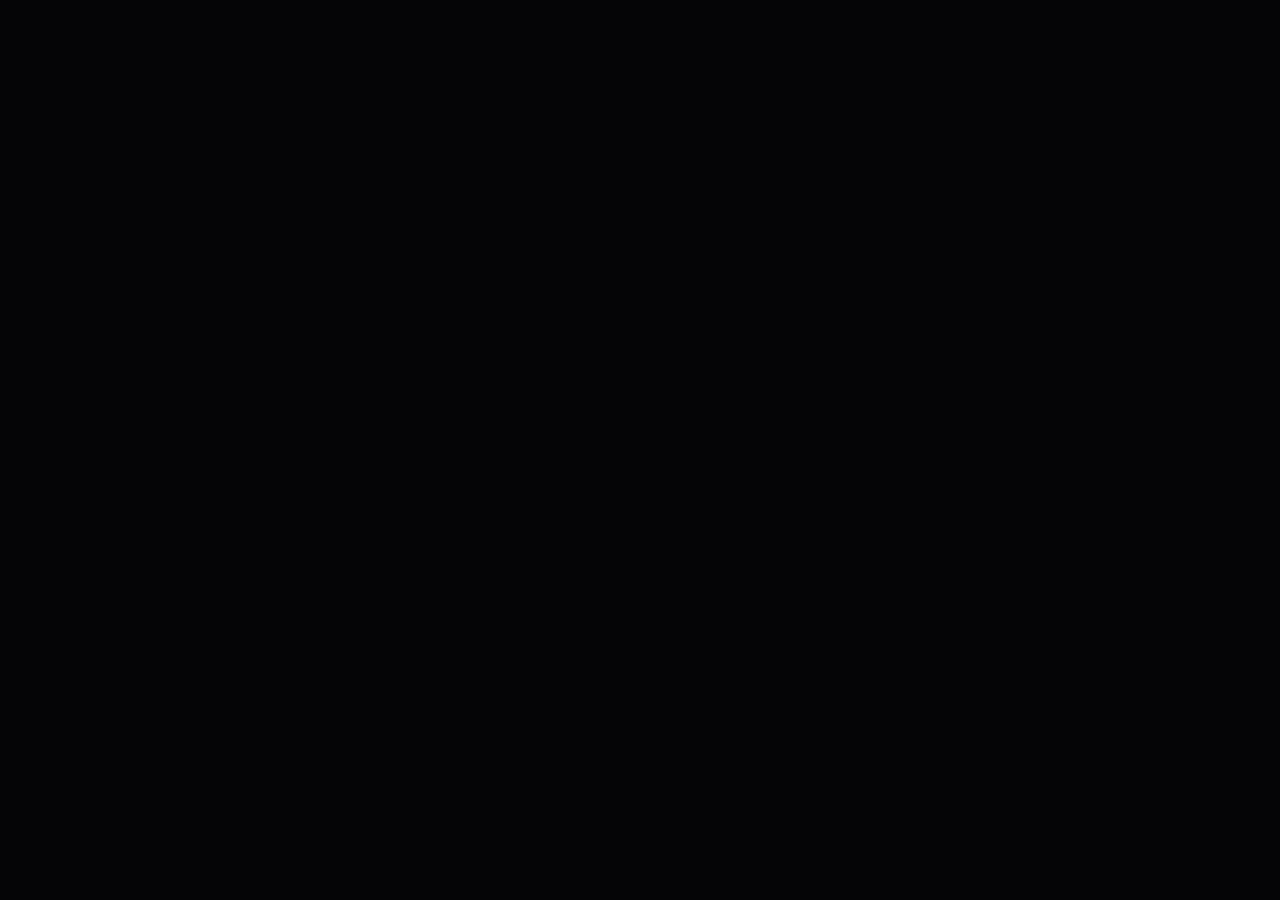
==== index.html @ a7079b16 "Add files via upload" ====
<!DOCTYPE html>
<html lang="en">
<head>
<meta charset="utf-8">
<meta name="viewport" content="width=device-width, initial-scale=1, viewport-fit=cover">
<title>The Anatomy of a Modern Camera</title>
<meta name="color-scheme" content="dark">
<link rel="preconnect" href="https://fonts.googleapis.com">
<link href="https://fonts.googleapis.com/css2?family=Inter:wght@400;600;700;800&display=swap" rel="stylesheet">
<script src="https://cdn.tailwindcss.com/3.4.17"></script>
<script src="https://cdnjs.cloudflare.com/ajax/libs/react/18.3.1/umd/react.production.min.js"></script>
<script src="https://cdnjs.cloudflare.com/ajax/libs/react-dom/18.3.1/umd/react-dom.production.min.js"></script>
<script src="https://cdnjs.cloudflare.com/ajax/libs/three.js/r128/three.min.js"></script>
<style>
:root{color-scheme:dark;box-sizing:border-box;padding-top:env(safe-area-inset-top,0px);padding-bottom:env(safe-area-inset-bottom,0px)}
html,body,#root{height:100%;margin:0;background:#050506;font-family:Inter,system-ui,sans-serif;overflow:hidden}
.lbl{position:absolute;left:0;top:0;display:flex;align-items:center;gap:6px;padding:3px 9px 3px 7px;font:600 11px/1.2 Inter,system-ui,sans-serif;color:#e4e4e7;background:rgba(10,10,12,.72);border:1px solid rgba(255,255,255,.14);border-radius:999px;backdrop-filter:blur(6px);white-space:nowrap;cursor:pointer;will-change:transform}
.lbl i{width:8px;height:8px;border-radius:50%;display:block}
.lbl.on{background:#fff;color:#000}
@media(max-width:640px){.lbl{display:none}}
input[type=range]{width:100%;accent-color:#fbbf24}
</style>
</head>
<body>
<div id="root"></div>
<script>
const h = React.createElement, {useState, useRef, useEffect} = React, T = THREE, PI = Math.PI;

/* ---------- Content ---------- */
const IC = {
  lens: '<circle cx="12" cy="12" r="10"/><path d="m14.31 8 5.74 9.94M9.69 8h11.48M7.38 12l5.74-9.94M9.69 16 3.95 6.06M14.31 16H2.83m13.79-4-5.74 9.94"/>',
  mount: '<path d="M10 13a5 5 0 0 0 7.54.54l3-3a5 5 0 0 0-7.07-7.07l-1.72 1.71"/><path d="M14 11a5 5 0 0 0-7.54-.54l-3 3a5 5 0 0 0 7.07 7.07l1.71-1.71"/>',
  sensor: '<rect x="4" y="4" width="16" height="16" rx="2"/><rect x="9" y="9" width="6" height="6"/><path d="M9 1v3M15 1v3M9 20v3M15 20v3M20 9h3M20 14h3M1 9h3M1 14h3"/>',
  body: '<line x1="21" x2="14" y1="4" y2="4"/><line x1="10" x2="3" y1="4" y2="4"/><line x1="21" x2="12" y1="12" y2="12"/><line x1="8" x2="3" y1="12" y2="12"/><line x1="21" x2="16" y1="20" y2="20"/><line x1="12" x2="3" y1="20" y2="20"/><line x1="14" x2="14" y1="2" y2="6"/><line x1="8" x2="8" y1="10" y2="14"/><line x1="16" x2="16" y1="18" y2="22"/>',
  evf: '<rect width="20" height="14" x="2" y="3" rx="2"/><path d="M8 21h8M12 17v4"/>',
  eye: '<path d="M2 12s3-7 10-7 10 7 10 7-3 7-10 7-10-7-10-7Z"/><circle cx="12" cy="12" r="3"/>',
  spin: '<path d="M21 12a9 9 0 1 1-3-6.7L21 8"/><path d="M21 3v5h-5"/>',
  cam: '<path d="M14.5 4h-5L7 7H4a2 2 0 0 0-2 2v9a2 2 0 0 0 2 2h16a2 2 0 0 0 2-2V9a2 2 0 0 0-2-2h-3l-2.5-3z"/><circle cx="12" cy="13" r="3"/>'
};
const PARTS = [
  {id:'lens', name:'Lens Elements', color:'#38bdf8',
   body:'Directs light into the camera. Focal length dictates the view: wide shows more of the scene, telephoto brings distant subjects closer.',
   pts:['Focal length sets the field of view','Aperture controls light and background blur','Rings adjust focus and zoom']},
  {id:'mount', name:'Lens Mount', color:'#fbbf24',
   body:'Securely locks the lens to the body and shares electronic data like autofocus and aperture control.',
   pts:['Bayonet tabs lock the lens in place','Gold contacts carry power and data','Mount type decides lens compatibility']},
  {id:'sensor', name:'Image Sensor', color:'#a78bfa',
   body:'Captures the light and converts it to digital pixels. Full-frame sensors offer high dynamic range.',
   pts:['Full-frame measures 36 × 24 mm','Larger pixels mean cleaner low-light images','Sits directly behind the mount']},
  {id:'body', name:'Body & Controls', color:'#34d399',
   body:'The ergonomic shell housing the battery, shutter button, and physical dials for settings.',
   pts:['Grip and shutter button for a secure hold','Dials set shutter speed, aperture and ISO','Weather-sealed frame protects the electronics']},
  {id:'evf', name:'EVF & LCD', color:'#fb7185',
   body:'The digital screens displaying live previews, exposure metrics, and menu settings.',
   pts:['EVF previews the exposure before you shoot','Rear LCD for menus, playback and touch focus','Histogram and level overlays aid precision']}
];
const LOGO='[data-uri]';

/* ---------- Canvas textures ---------- */
function lcdTex(){
  const c=document.createElement('canvas');c.width=580;c.height=360;const x=c.getContext('2d');
  const g=x.createLinearGradient(0,0,0,360);g.addColorStop(0,'#1e3a8a');g.addColorStop(.55,'#f97316');g.addColorStop(1,'#7c2d12');
  x.fillStyle=g;x.fillRect(0,0,580,360);
  x.fillStyle='#fde047';x.beginPath();x.arc(440,200,36,0,7);x.fill();
  x.fillStyle='#0b0f1a';x.beginPath();x.moveTo(0,360);for(let i=0;i<=580;i+=20)x.lineTo(i,260+Math.sin(i*.02)*30+Math.sin(i*.05)*12);x.lineTo(580,360);x.fill();
  x.fillStyle='rgba(0,0,0,.55)';x.fillRect(0,0,580,34);x.fillRect(0,326,580,34);
  x.fillStyle='#fff';x.font='600 18px monospace';x.fillText('M   1/250   F2.8   ISO 100   +0.0',14,23);x.fillText('RAW   BATT 100%   [7240]',14,349);
  x.strokeStyle='#4ade80';x.lineWidth=3;x.strokeRect(250,120,80,80);
  x.fillStyle='rgba(255,255,255,.75)';for(let i=0;i<40;i++){const hh=8+Math.abs(Math.sin(i*.3))*40;x.fillRect(440+i*3,310-hh,2,hh)}
  const t=new T.CanvasTexture(c);t.encoding=T.sRGBEncoding;return t;
}
function sensorTex(){
  const c=document.createElement('canvas');c.width=256;c.height=170;const x=c.getContext('2d');
  const g=x.createLinearGradient(0,0,256,170);g.addColorStop(0,'#6d28d9');g.addColorStop(.5,'#0ea5e9');g.addColorStop(1,'#14b8a6');
  x.fillStyle=g;x.fillRect(0,0,256,170);
  const cols=['#ef4444','#22c55e','#22c55e','#3b82f6'];
  for(let i=0;i<32;i++)for(let j=0;j<21;j++){x.fillStyle=cols[(i%2)+(j%2)*2];x.globalAlpha=.3;x.fillRect(i*8,j*8,7,7)}
  const t=new T.CanvasTexture(c);t.encoding=T.sRGBEncoding;return t;
}

/* ---------- 3D scene ---------- */
function initScene(box, S, onSelect){
  const renderer=new T.WebGLRenderer({antialias:true});
  renderer.setPixelRatio(Math.min(devicePixelRatio,2));renderer.setClearColor(0x050506);renderer.shadowMap.enabled=true;renderer.shadowMap.type=T.PCFSoftShadowMap;renderer.toneMappingExposure=1.15;
  renderer.toneMapping=T.ACESFilmicToneMapping;renderer.outputEncoding=T.sRGBEncoding;
  box.appendChild(renderer.domElement);const el=renderer.domElement;el.style.cssText='display:block;width:100%;height:100%;touch-action:none;cursor:grab';
  const scene=new T.Scene(),cam=new T.PerspectiveCamera(38,1,.1,200);

  // reflections environment
  const ec=document.createElement('canvas');ec.width=512;ec.height=256;const ex=ec.getContext('2d');
  const eg=ex.createLinearGradient(0,0,0,256);eg.addColorStop(0,'#3a4152');eg.addColorStop(.5,'#16181d');eg.addColorStop(1,'#07080a');
  ex.fillStyle=eg;ex.fillRect(0,0,512,256);ex.fillStyle='#fff';ex.fillRect(60,70,90,50);ex.fillRect(300,60,120,40);ex.fillStyle='#9cc7ff';ex.fillRect(200,100,40,70);
  const et=new T.CanvasTexture(ec);et.mapping=T.EquirectangularReflectionMapping;et.encoding=T.sRGBEncoding;
  scene.environment=new T.PMREMGenerator(renderer).fromEquirectangular(et).texture;
  scene.add(new T.HemisphereLight(0xbfd4ff,0x111118,.5));
  const key=new T.DirectionalLight(0xffffff,1.3);key.position.set(5,10,10);key.castShadow=true;key.shadow.mapSize.set(2048,2048);Object.assign(key.shadow.camera,{left:-18,right:18,top:18,bottom:-18,near:1,far:70});key.shadow.bias=-.0004;key.shadow.radius=4;scene.add(key);
  const rim=new T.DirectionalLight(0x6aa7ff,1);rim.position.set(-8,3,-8);scene.add(rim);
  const grid=new T.GridHelper(80,80,0x202026,0x121216);grid.position.y=-2.2;scene.add(grid);const flr=new T.Mesh(new T.PlaneGeometry(120,120),new T.ShadowMaterial({opacity:.55}));flr.rotation.x=-PI/2;flr.position.y=-2.19;flr.receiveShadow=true;scene.add(flr);
  const ax=new T.Line(new T.BufferGeometry().setFromPoints([new T.Vector3(0,0,-8),new T.Vector3(0,0,22)]),new T.LineDashedMaterial({color:0xfbbf24,dashSize:.3,gapSize:.25,transparent:true,opacity:0}));
  ax.computeLineDistances();scene.add(ax);

  // builders
  const G={},gm={},edges=[];
  const grp=id=>{const g=new T.Group();g.userData.part=id;gm[id]=[];scene.add(g);return G[id]=g};
  const mk=(id,c,o={})=>{
    const m=new (o.p?T.MeshPhysicalMaterial:T.MeshStandardMaterial)({color:c,metalness:o.m??.4,roughness:o.r??.5,emissive:o.e??0,side:o.s?T.DoubleSide:T.FrontSide});
    if(o.p){m.clearcoat=1;m.clearcoatRoughness=.05}
    m.userData={eb:m.emissive.clone(),x:!!o.x};
    if(o.o!==undefined){m.transparent=true;m.opacity=o.o}
    gm[id].push(m);return m};
  const mesh=(g,geo,mat,x=0,y=0,z=0,rx=0,rz=0)=>{
    const m=new T.Mesh(geo,mat);m.position.set(x,y,z);m.rotation.set(rx,0,rz);g.add(m);m.castShadow=!mat.transparent;m.receiveShadow=true;
    if(mat.userData.x){const l=new T.LineSegments(new T.EdgesGeometry(geo,35),new T.LineBasicMaterial({color:0x67e8f9,transparent:true,opacity:0}));l.visible=false;l.raycast=()=>{};m.add(l);edges.push(l)}
    return m};
  const box3=(a,b,c)=>new T.BoxGeometry(a,b,c), cyl=(a,b,l,s=48)=>new T.CylinderGeometry(a,b,l,s), Z=PI/2;
  const rbox=(w,hh,d,r=.14)=>{const b=.05,W=w-2*b,H=hh-2*b,x=-W/2,y=-H/2,q=Math.min(r,W/2-.01,H/2-.01),s=new T.Shape();
    s.moveTo(x+q,y);s.lineTo(x+W-q,y);s.quadraticCurveTo(x+W,y,x+W,y+q);s.lineTo(x+W,y+H-q);s.quadraticCurveTo(x+W,y+H,x+W-q,y+H);s.lineTo(x+q,y+H);s.quadraticCurveTo(x,y+H,x,y+H-q);s.lineTo(x,y+q);s.quadraticCurveTo(x,y,x+q,y);
    const g=new T.ExtrudeGeometry(s,{depth:d-2*b,bevelEnabled:true,bevelThickness:b,bevelSize:b,bevelSegments:3,curveSegments:8});g.translate(0,0,-(d-2*b)/2);return g};

  // 1. LENS
  let g=grp('lens'),M=(c,o)=>mk('lens',c,o);
  const blk=M(0x16171a,{m:.5,r:.45,x:1}),met=M(0x9aa0a8,{m:.9,r:.3,x:1}),rub=M(0x0e0e10,{m:.1,r:.9,x:1});
  mesh(g,cyl(.9,.9,.5),met,0,0,.25,Z);
  mesh(g,cyl(1.3,1.3,1),blk,0,0,.9,Z);
  mesh(g,cyl(1.38,1.38,.9,56),rub,0,0,1.85,Z);
  const rib=box3(.14,.07,.85);
  for(let i=0;i<40;i++){const a=i/40*PI*2;mesh(g,rib,rub,Math.cos(a)*1.4,Math.sin(a)*1.4,1.85,0,a)}
  mesh(g,cyl(1.15,1.22,.8,56),blk,0,0,2.7,Z);
  mesh(g,new T.TorusGeometry(1.31,.03,12,64),M(0xc8102e,{m:.3,r:.4}),0,0,1.4);
  mesh(g,new T.TorusGeometry(1.12,.07,16,64),met,0,0,3.1);
  const glass=mesh(g,new T.SphereGeometry(1,48,24),M(0x2a1b5e,{p:1,m:.3,r:.05}),0,0,2.95);glass.scale.set(1.05,1.05,.3);
  const el_=M(0x7dd3fc,{p:1,m:.1,r:.1,o:.35});
  for(let k=0;k<4;k++){const s=mesh(g,new T.SphereGeometry(1,32,16),el_,0,0,.9+k*.5);s.scale.set(.9,.9,.25)}
  g.position.z=1.05;

  // 2. MOUNT
  g=grp('mount');M=(c,o)=>mk('mount',c,o);
  const sil=M(0xc9ced6,{m:.95,r:.25,s:1}),gold=M(0xd4a017,{m:1,r:.25});
  mesh(g,new T.RingGeometry(.95,1.55,64),sil,0,0,.02);
  mesh(g,new T.CylinderGeometry(1.55,1.55,.14,64,1,true),sil,0,0,.02,Z);
  mesh(g,new T.TorusGeometry(.97,.07,12,64),sil,0,0,.05);
  for(let i=0;i<3;i++){const a=PI/2+i*PI*2/3;mesh(g,box3(.35,.14,.1),sil,Math.cos(a)*.92,Math.sin(a)*.92,.08,0,a)}
  for(let i=0;i<11;i++){const a=(200+i*14)*PI/180;mesh(g,box3(.09,.09,.05),gold,Math.cos(a)*1.25,Math.sin(a)*1.25,.06,0,a)}
  mesh(g,new T.SphereGeometry(.08,16,12),M(0xdc2626,{e:0x330000}),0,1.25,.06);
  g.position.z=1.02;

  // 3. SENSOR
  g=grp('sensor');M=(c,o)=>mk('sensor',c,o);
  mesh(g,box3(3.3,2.3,.1),M(0x0b3b2e,{m:.3,r:.6}),0,0,-.12);
  const die=M(0xffffff,{m:.3,r:.35});die.emissive.set(0x555566);die.emissiveMap=sensorTex();die.map=die.emissiveMap;die.userData.eb.copy(die.emissive);
  mesh(g,box3(2.5,1.67,.06),die,0,0,0);
  mesh(g,box3(2.6,1.77,.02),M(0x99ccff,{p:1,m:0,r:.05,o:.18}),0,0,.05);
  const pad=box3(.1,.12,.03);
  const pg=M(0xd4a017,{m:1,r:.3});
  for(let i=0;i<18;i++)for(const s of[-1,1])mesh(g,pad,pg,-1.4+i*.165,s*1.0,-.06);
  g.position.z=.55;

  // 4. BODY
  g=grp('body');M=(c,o)=>mk('body',c,o);
  const shell=M(0x1b1c20,{m:.45,r:.55,x:1}),top=M(0x8d9199,{m:.9,r:.35,x:1}),rb=M(0x111113,{m:.1,r:.95,x:1}),btn=M(0x2c2e33,{m:.6,r:.4,x:1}),dm=M(0xb7bcc4,{m:.95,r:.3,x:1}),red=M(0xe11d2e,{m:.3,r:.5});
  mesh(g,rbox(4.6,2.6,2,.3),shell);
  mesh(g,cyl(.75,.75,2.6,40),rb,-2.3,0,.45);
  mesh(g,rbox(1.5,2.6,1.3,.25),rb,-2.3,0,-.35);
  mesh(g,rbox(5.35,.3,2,.12),top,-.375,1.45,0);
  mesh(g,cyl(.42,.42,.28,40),dm,1.85,1.74,.3);mesh(g,cyl(.3,.3,.05,32),btn,1.85,1.9,.3);mesh(g,box3(.06,.05,.25),red,1.85,1.94,.3);
  mesh(g,cyl(.3,.3,.24,32),dm,1,1.72,.45);
  mesh(g,cyl(.28,.28,.1,32),dm,-2.4,1.65,.3);mesh(g,cyl(.15,.15,.14,24),red,-2.4,1.74,.3);
  mesh(g,cyl(.3,.3,.16,32),btn,-1.45,1.68,-.3);
  mesh(g,box3(.95,.05,.9),dm,0,1.63,.5);
  mesh(g,cyl(.3,.3,.06,32),btn,-2,-.2,-1.03,Z);
  for(const[x,y]of[[-1.9,.5],[-2.6,.5],[-2.6,-.4]])mesh(g,cyl(.1,.1,.06,20),btn,x,y,-1.03,Z);
  mesh(g,cyl(.1,.1,.1,20),dm,1.7,-.55,1.04,Z);
  mesh(g,box3(.2,.3,.25),dm,2.4,.9,-.2);
  mesh(g,new T.CircleGeometry(1,48),M(0x020203,{m:.2,r:.8,x:1}),0,0,1.004);

  // 5. EVF + LCD
  g=grp('evf');M=(c,o)=>mk('evf',c,o);
  mesh(g,rbox(1.5,.85,1.05,.25),shell,0,2.03,-.47);
  mesh(g,box3(1,.65,.22),rb,0,2.03,-1.1);
  mesh(g,box3(.72,.46,.02),M(0x1e3a8a,{m:.2,r:.1,e:0x0a1f55}),0,2.03,-1.22);
  mesh(g,rbox(3.1,2,.18,.18),M(0x0a0a0c,{m:.4,r:.5,x:1}),.35,-.1,-1.09);
  const scr=new T.Mesh(new T.PlaneGeometry(2.9,1.8),new T.MeshBasicMaterial({map:lcdTex(),toneMapped:false}));
  scr.position.set(.35,-.1,-1.19);scr.rotation.y=PI;g.add(scr);

  // offsets (z added when fully exploded) and label anchors
  const OFF={evf:-3.2,body:0,sensor:2,mount:3.8,lens:6},BASE={sensor:.55,mount:1.02,lens:1.05};
  const ANC={lens:[0,1.5,2],mount:[0,1.6,0],sensor:[0,1.3,0],body:[-3.05,.3,.4],evf:[0,2.6,-.5]};
  const acc={};PARTS.forEach(p=>acc[p.id]=new T.Color(p.color));

  // labels
  const labels={};
  PARTS.forEach(p=>{const b=document.createElement('button');b.className='lbl';b.innerHTML='<i style="background:'+p.color+'"></i>'+p.name;b.onclick=()=>onSelect(p.id);box.appendChild(b);labels[p.id]=b});

  // interaction state
  let th=.7,ph=.25,zoom=1,asm=S.asm/100,xr=0,hover=null,t=0,raf,drag=null,pd=0;
  const ptr=new Map(),ray=new T.Raycaster(),ndc=new T.Vector2(),clamp=(v,a,b)=>Math.max(a,Math.min(b,v));
  const partOf=o=>{while(o&&!o.userData.part)o=o.parent;return o&&o.userData.part};
  function pick(e){
    const r=el.getBoundingClientRect();ndc.set((e.clientX-r.left)/r.width*2-1,-(e.clientY-r.top)/r.height*2+1);
    ray.setFromCamera(ndc,cam);
    const ids=ray.intersectObjects(Object.values(G),true).map(x=>partOf(x.object));
    if(!ids.length)return null;
    if(S.xray&&ids.includes('sensor')&&(ids[0]==='body'||ids[0]==='evf'))return'sensor';
    return ids[0]}
  const dist=()=>{const a=[...ptr.values()];return Math.hypot(a[0].x-a[1].x,a[0].y-a[1].y)||1};
  el.onpointerdown=e=>{el.setPointerCapture(e.pointerId);ptr.set(e.pointerId,{x:e.clientX,y:e.clientY});
    if(ptr.size===1)drag={sx:e.clientX,sy:e.clientY,moved:false};else{if(drag)drag.moved=true;pd=dist()}};
  el.onpointermove=e=>{
    const p=ptr.get(e.pointerId);
    if(!p){hover=pick(e);el.style.cursor=hover?'pointer':'grab';return}
    if(ptr.size===2){p.x=e.clientX;p.y=e.clientY;const d=dist();zoom=clamp(zoom*pd/d,.45,2);pd=d;return}
    th-=(e.clientX-p.x)*.006;ph=clamp(ph+(e.clientY-p.y)*.006,-1.2,1.3);p.x=e.clientX;p.y=e.clientY;
    if(drag&&Math.hypot(e.clientX-drag.sx,e.clientY-drag.sy)>4)drag.moved=true};
  el.onpointerup=e=>{if(ptr.size===1&&drag&&!drag.moved)onSelect(pick(e));ptr.delete(e.pointerId);if(!ptr.size)drag=null};
  el.onpointercancel=e=>{ptr.delete(e.pointerId);drag=null};
  el.addEventListener('wheel',e=>{e.preventDefault();zoom=clamp(zoom*Math.exp(e.deltaY*.001),.45,2)},{passive:false});

  function resize(){const w=box.clientWidth,hh=box.clientHeight;renderer.setSize(w,hh,false);cam.aspect=w/hh;cam.updateProjectionMatrix()}
  const ro=new ResizeObserver(resize);ro.observe(box);resize();
  const v=new T.Vector3();

  function frame(){
    raf=requestAnimationFrame(frame);t+=.016;
    asm+=(S.asm/100-asm)*.12;const e=1-asm;
    for(const id in G)G[id].position.z=(BASE[id]??0)+OFF[id]*e;
    ax.material.opacity=.4*e;
    if(S.reset){th=.7;ph=.25;zoom=1;S.reset=false}
    if(S.spin&&!drag)th+=.005;
    const r=13*zoom*(1+e*.9),tz=1.4+e*3;
    cam.position.set(r*Math.sin(th)*Math.cos(ph),.3+r*Math.sin(ph),tz+r*Math.cos(th)*Math.cos(ph));
    cam.lookAt(0,.3,tz);
    // x-ray fade
    xr+=((S.xray?1:0)-xr)*.15;
    for(const id in gm)for(const m of gm[id])if(m.userData.x){m.opacity=1-.86*xr;const tr=m.opacity<.995;m.transparent=tr;m.depthWrite=!tr}
    for(const l of edges){l.visible=xr>.03;l.material.opacity=.55*xr}
    // highlight
    for(const id in gm){const lv=S.sel===id?.4+.12*Math.sin(t*4):hover===id?.2:0;for(const m of gm[id])m.emissive.copy(m.userData.eb).lerp(acc[id],lv)}
    // labels
    const w=box.clientWidth,hh=box.clientHeight;
    for(const id in labels){G[id].updateMatrixWorld();v.set(...ANC[id]);G[id].localToWorld(v);v.project(cam);
      labels[id].style.transform='translate('+((v.x*.5+.5)*w)+'px,'+((-v.y*.5+.5)*hh)+'px) translate(-50%,-130%)';
      labels[id].classList.toggle('on',S.sel===id)}
    renderer.render(scene,cam);
  }
  frame();
  return()=>{cancelAnimationFrame(raf);ro.disconnect();renderer.dispose();Object.values(labels).forEach(l=>l.remove());el.remove()};
}

/* ---------- UI ---------- */
const RST='<path d="M3 12a9 9 0 1 0 3-6.7L3 8"/><path d="M3 3v5h5"/>';
const Icon=({p,s=16})=>h('svg',{width:s,height:s,viewBox:'0 0 24 24',fill:'none',stroke:'currentColor',strokeWidth:2,strokeLinecap:'round',strokeLinejoin:'round',className:'shrink-0',dangerouslySetInnerHTML:{__html:p}});
const Tog=({on,onClick,icon,label})=>h('button',{onClick,'aria-label':label,title:label,className:'flex items-center gap-2 h-9 px-2.5 sm:px-3 rounded-lg text-xs font-semibold border backdrop-blur transition '+(on?'bg-cyan-400/15 border-cyan-300/60 text-cyan-200':'bg-zinc-900/80 border-zinc-700 text-zinc-300 hover:border-zinc-500')},h(Icon,{p:icon}),h('span',{className:'hidden sm:inline'},label));

function App(){
  const [asm,setAsm]=useState(100),[xray,setXray]=useState(false),[sel,setSel]=useState(null),[spin,setSpin]=useState(false);
  const mount=useRef(null),S=useRef({});
  Object.assign(S.current,{asm,xray,sel,spin});
  useEffect(()=>initScene(mount.current,S.current,setSel),[]);
  const P=PARTS.find(p=>p.id===sel);

  return h('div',{className:'h-[100dvh] flex flex-col md:flex-row text-zinc-200'},
    h('div',{className:'relative flex-1 min-h-0 min-w-0'},
      h('div',{ref:mount,className:'absolute inset-0'}),
      h('div',{className:'absolute top-3 left-3 flex items-center gap-3 pointer-events-none'},
        h('div',{className:'rounded-xl px-3 py-1.5 shadow-lg shadow-black/60 ring-1 ring-white/30',style:{background:'linear-gradient(180deg,#fff,#e9e9ec)'}},
          h('img',{src:LOGO,alt:'Brhan',className:'h-7 sm:h-9 md:h-11 w-auto block'})),
        h('h1',{className:'hidden lg:block text-sm font-semibold tracking-wide text-zinc-300'},'Anatomy of a Modern Camera')),
      h('div',{className:'absolute top-3 right-3 flex gap-2'},
        h(Tog,{on:xray,onClick:()=>setXray(!xray),icon:IC.eye,label:'X-Ray'}),
        h(Tog,{on:spin,onClick:()=>setSpin(!spin),icon:IC.spin,label:'Spin'}),
        h(Tog,{on:false,onClick:()=>{S.current.reset=true},icon:RST,label:'Reset'})),
      h('div',{className:'absolute bottom-3 left-3 right-3 max-w-xl mx-auto rounded-xl border border-zinc-800 bg-black/70 backdrop-blur px-3 py-2.5'},
        h('div',{className:'flex items-center justify-between'},
          h('label',{htmlFor:'asm',className:'text-xs font-bold tracking-wider uppercase text-zinc-300'},'Camera Assembly'),
          h('span',{className:'text-sm font-bold text-amber-300 tabular-nums'},asm+'%')),
        h('input',{id:'asm',type:'range',min:0,max:100,value:asm,onChange:e=>setAsm(+e.target.value),className:'my-1'}),
        h('div',{className:'flex justify-between text-[10px] uppercase tracking-wider text-zinc-500'},
          h('button',{onClick:()=>setAsm(0),className:'hover:text-zinc-200'},'Exploded'),
          h('button',{onClick:()=>setAsm(100),className:'hover:text-zinc-200'},'Assembled')))),
    h('aside',{className:'md:w-[340px] h-[40%] md:h-full shrink-0 overflow-y-auto border-t md:border-t-0 md:border-l border-zinc-800 bg-[#0a0a0c] p-3 md:p-4'},
      h('div',{className:'flex md:grid gap-2 overflow-x-auto md:overflow-visible pb-2 md:pb-0 mb-3'},PARTS.map((p,i)=>h('button',{key:p.id,onClick:()=>setSel(sel===p.id?null:p.id),
        className:'shrink-0 flex items-center gap-2.5 rounded-lg border px-3 py-2 text-left transition '+(sel===p.id?'bg-zinc-800':'bg-zinc-900/40 hover:bg-zinc-900 border-zinc-800'),
        style:sel===p.id?{borderColor:p.color}:null},
        h('span',{className:'w-7 h-7 rounded-md grid place-items-center',style:{background:p.color+'22',color:p.color}},h(Icon,{p:IC[p.id]})),
        h('span',{className:'text-sm font-semibold text-zinc-100 whitespace-nowrap'},p.name)))),
      P?h('div',{key:P.id,className:'rounded-xl border p-4',style:{borderColor:P.color+'66',background:P.color+'0d'}},
          h('div',{className:'flex items-center gap-2 mb-2',style:{color:P.color}},h(Icon,{p:IC[P.id],s:20}),h('h2',{className:'text-lg font-extrabold text-white'},P.name)),
          h('p',{className:'text-sm leading-relaxed text-zinc-300 mb-3'},P.body),
          h('ul',{className:'space-y-2'},P.pts.map(x=>h('li',{key:x,className:'flex gap-2 text-[13px] text-zinc-400'},h('span',{className:'mt-1.5 w-1.5 h-1.5 rounded-full shrink-0',style:{background:P.color}}),x))))
        :h('p',{className:'rounded-xl border border-dashed border-zinc-700 p-4 text-sm text-zinc-400'},'Select a part to explore.')));
}
ReactDOM.createRoot(document.getElementById('root')).render(h(App));
</script>
</body>
</html>
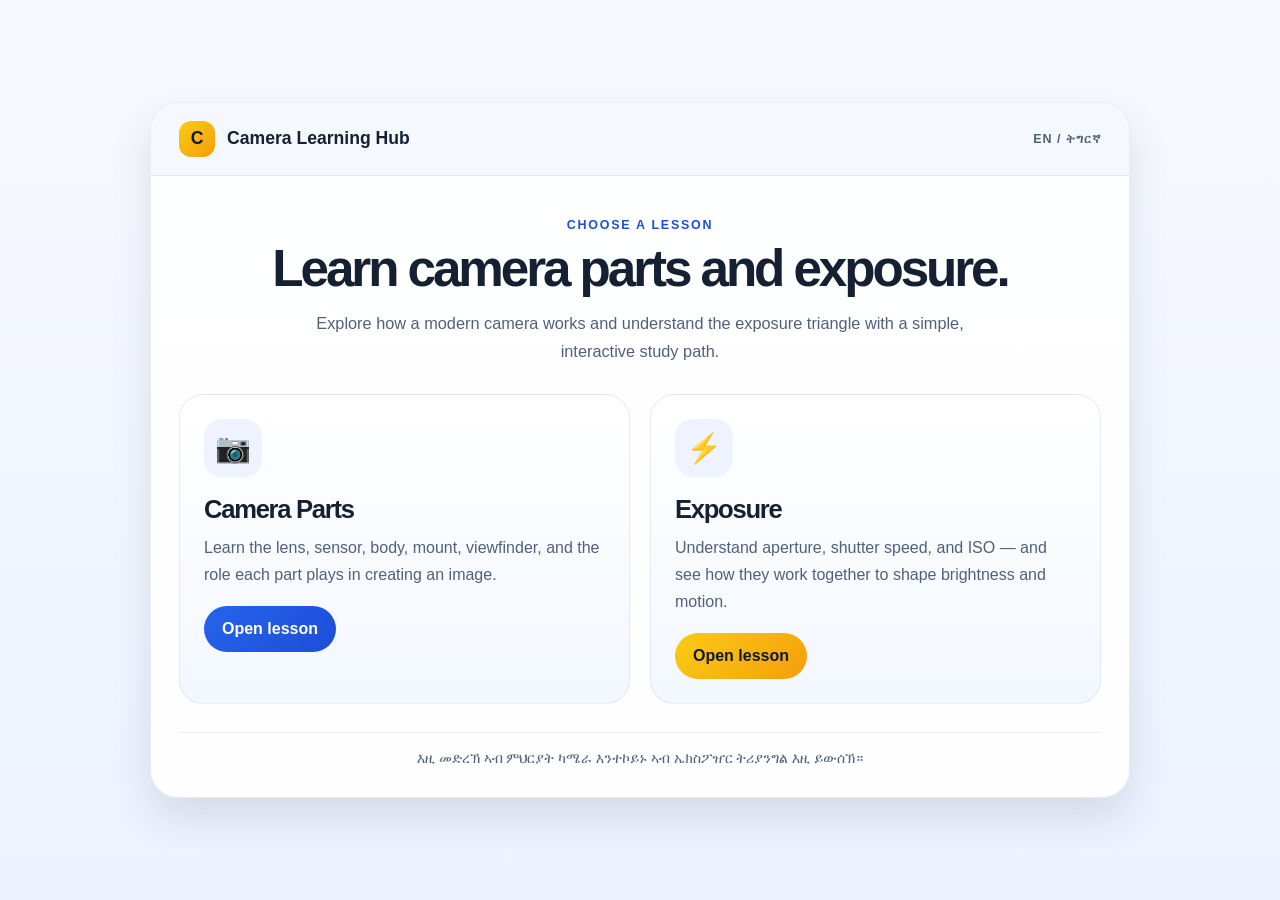
==== commit 663c8ede: "Add files via upload" ====
--- a/index.html
+++ b/index.html
@@ -1,295 +1,225 @@
-<!DOCTYPE html>
-<html lang="en">
-<head>
-<meta charset="utf-8">
-<meta name="viewport" content="width=device-width, initial-scale=1, viewport-fit=cover">
-<title>The Anatomy of a Modern Camera</title>
-<meta name="color-scheme" content="dark">
-<link rel="preconnect" href="https://fonts.googleapis.com">
-<link href="https://fonts.googleapis.com/css2?family=Inter:wght@400;600;700;800&display=swap" rel="stylesheet">
-<script src="https://cdn.tailwindcss.com/3.4.17"></script>
-<script src="https://cdnjs.cloudflare.com/ajax/libs/react/18.3.1/umd/react.production.min.js"></script>
-<script src="https://cdnjs.cloudflare.com/ajax/libs/react-dom/18.3.1/umd/react-dom.production.min.js"></script>
-<script src="https://cdnjs.cloudflare.com/ajax/libs/three.js/r128/three.min.js"></script>
-<style>
-:root{color-scheme:dark;box-sizing:border-box;padding-top:env(safe-area-inset-top,0px);padding-bottom:env(safe-area-inset-bottom,0px)}
-html,body,#root{height:100%;margin:0;background:#050506;font-family:Inter,system-ui,sans-serif;overflow:hidden}
-.lbl{position:absolute;left:0;top:0;display:flex;align-items:center;gap:6px;padding:3px 9px 3px 7px;font:600 11px/1.2 Inter,system-ui,sans-serif;color:#e4e4e7;background:rgba(10,10,12,.72);border:1px solid rgba(255,255,255,.14);border-radius:999px;backdrop-filter:blur(6px);white-space:nowrap;cursor:pointer;will-change:transform}
-.lbl i{width:8px;height:8px;border-radius:50%;display:block}
-.lbl.on{background:#fff;color:#000}
-@media(max-width:640px){.lbl{display:none}}
-input[type=range]{width:100%;accent-color:#fbbf24}
-</style>
-</head>
-<body>
-<div id="root"></div>
-<script>
-const h = React.createElement, {useState, useRef, useEffect} = React, T = THREE, PI = Math.PI;
-
-/* ---------- Content ---------- */
-const IC = {
-  lens: '<circle cx="12" cy="12" r="10"/><path d="m14.31 8 5.74 9.94M9.69 8h11.48M7.38 12l5.74-9.94M9.69 16 3.95 6.06M14.31 16H2.83m13.79-4-5.74 9.94"/>',
-  mount: '<path d="M10 13a5 5 0 0 0 7.54.54l3-3a5 5 0 0 0-7.07-7.07l-1.72 1.71"/><path d="M14 11a5 5 0 0 0-7.54-.54l-3 3a5 5 0 0 0 7.07 7.07l1.71-1.71"/>',
-  sensor: '<rect x="4" y="4" width="16" height="16" rx="2"/><rect x="9" y="9" width="6" height="6"/><path d="M9 1v3M15 1v3M9 20v3M15 20v3M20 9h3M20 14h3M1 9h3M1 14h3"/>',
-  body: '<line x1="21" x2="14" y1="4" y2="4"/><line x1="10" x2="3" y1="4" y2="4"/><line x1="21" x2="12" y1="12" y2="12"/><line x1="8" x2="3" y1="12" y2="12"/><line x1="21" x2="16" y1="20" y2="20"/><line x1="12" x2="3" y1="20" y2="20"/><line x1="14" x2="14" y1="2" y2="6"/><line x1="8" x2="8" y1="10" y2="14"/><line x1="16" x2="16" y1="18" y2="22"/>',
-  evf: '<rect width="20" height="14" x="2" y="3" rx="2"/><path d="M8 21h8M12 17v4"/>',
-  eye: '<path d="M2 12s3-7 10-7 10 7 10 7-3 7-10 7-10-7-10-7Z"/><circle cx="12" cy="12" r="3"/>',
-  spin: '<path d="M21 12a9 9 0 1 1-3-6.7L21 8"/><path d="M21 3v5h-5"/>',
-  cam: '<path d="M14.5 4h-5L7 7H4a2 2 0 0 0-2 2v9a2 2 0 0 0 2 2h16a2 2 0 0 0 2-2V9a2 2 0 0 0-2-2h-3l-2.5-3z"/><circle cx="12" cy="13" r="3"/>'
-};
-const PARTS = [
-  {id:'lens', name:'Lens Elements', color:'#38bdf8',
-   body:'Directs light into the camera. Focal length dictates the view: wide shows more of the scene, telephoto brings distant subjects closer.',
-   pts:['Focal length sets the field of view','Aperture controls light and background blur','Rings adjust focus and zoom']},
-  {id:'mount', name:'Lens Mount', color:'#fbbf24',
-   body:'Securely locks the lens to the body and shares electronic data like autofocus and aperture control.',
-   pts:['Bayonet tabs lock the lens in place','Gold contacts carry power and data','Mount type decides lens compatibility']},
-  {id:'sensor', name:'Image Sensor', color:'#a78bfa',
-   body:'Captures the light and converts it to digital pixels. Full-frame sensors offer high dynamic range.',
-   pts:['Full-frame measures 36 × 24 mm','Larger pixels mean cleaner low-light images','Sits directly behind the mount']},
-  {id:'body', name:'Body & Controls', color:'#34d399',
-   body:'The ergonomic shell housing the battery, shutter button, and physical dials for settings.',
-   pts:['Grip and shutter button for a secure hold','Dials set shutter speed, aperture and ISO','Weather-sealed frame protects the electronics']},
-  {id:'evf', name:'EVF & LCD', color:'#fb7185',
-   body:'The digital screens displaying live previews, exposure metrics, and menu settings.',
-   pts:['EVF previews the exposure before you shoot','Rear LCD for menus, playback and touch focus','Histogram and level overlays aid precision']}
-];
-const LOGO='[data-uri]';
-
-/* ---------- Canvas textures ---------- */
-function lcdTex(){
-  const c=document.createElement('canvas');c.width=580;c.height=360;const x=c.getContext('2d');
-  const g=x.createLinearGradient(0,0,0,360);g.addColorStop(0,'#1e3a8a');g.addColorStop(.55,'#f97316');g.addColorStop(1,'#7c2d12');
-  x.fillStyle=g;x.fillRect(0,0,580,360);
-  x.fillStyle='#fde047';x.beginPath();x.arc(440,200,36,0,7);x.fill();
-  x.fillStyle='#0b0f1a';x.beginPath();x.moveTo(0,360);for(let i=0;i<=580;i+=20)x.lineTo(i,260+Math.sin(i*.02)*30+Math.sin(i*.05)*12);x.lineTo(580,360);x.fill();
-  x.fillStyle='rgba(0,0,0,.55)';x.fillRect(0,0,580,34);x.fillRect(0,326,580,34);
-  x.fillStyle='#fff';x.font='600 18px monospace';x.fillText('M   1/250   F2.8   ISO 100   +0.0',14,23);x.fillText('RAW   BATT 100%   [7240]',14,349);
-  x.strokeStyle='#4ade80';x.lineWidth=3;x.strokeRect(250,120,80,80);
-  x.fillStyle='rgba(255,255,255,.75)';for(let i=0;i<40;i++){const hh=8+Math.abs(Math.sin(i*.3))*40;x.fillRect(440+i*3,310-hh,2,hh)}
-  const t=new T.CanvasTexture(c);t.encoding=T.sRGBEncoding;return t;
-}
-function sensorTex(){
-  const c=document.createElement('canvas');c.width=256;c.height=170;const x=c.getContext('2d');
-  const g=x.createLinearGradient(0,0,256,170);g.addColorStop(0,'#6d28d9');g.addColorStop(.5,'#0ea5e9');g.addColorStop(1,'#14b8a6');
-  x.fillStyle=g;x.fillRect(0,0,256,170);
-  const cols=['#ef4444','#22c55e','#22c55e','#3b82f6'];
-  for(let i=0;i<32;i++)for(let j=0;j<21;j++){x.fillStyle=cols[(i%2)+(j%2)*2];x.globalAlpha=.3;x.fillRect(i*8,j*8,7,7)}
-  const t=new T.CanvasTexture(c);t.encoding=T.sRGBEncoding;return t;
-}
-
-/* ---------- 3D scene ---------- */
-function initScene(box, S, onSelect){
-  const renderer=new T.WebGLRenderer({antialias:true});
-  renderer.setPixelRatio(Math.min(devicePixelRatio,2));renderer.setClearColor(0x050506);renderer.shadowMap.enabled=true;renderer.shadowMap.type=T.PCFSoftShadowMap;renderer.toneMappingExposure=1.15;
-  renderer.toneMapping=T.ACESFilmicToneMapping;renderer.outputEncoding=T.sRGBEncoding;
-  box.appendChild(renderer.domElement);const el=renderer.domElement;el.style.cssText='display:block;width:100%;height:100%;touch-action:none;cursor:grab';
-  const scene=new T.Scene(),cam=new T.PerspectiveCamera(38,1,.1,200);
-
-  // reflections environment
-  const ec=document.createElement('canvas');ec.width=512;ec.height=256;const ex=ec.getContext('2d');
-  const eg=ex.createLinearGradient(0,0,0,256);eg.addColorStop(0,'#3a4152');eg.addColorStop(.5,'#16181d');eg.addColorStop(1,'#07080a');
-  ex.fillStyle=eg;ex.fillRect(0,0,512,256);ex.fillStyle='#fff';ex.fillRect(60,70,90,50);ex.fillRect(300,60,120,40);ex.fillStyle='#9cc7ff';ex.fillRect(200,100,40,70);
-  const et=new T.CanvasTexture(ec);et.mapping=T.EquirectangularReflectionMapping;et.encoding=T.sRGBEncoding;
-  scene.environment=new T.PMREMGenerator(renderer).fromEquirectangular(et).texture;
-  scene.add(new T.HemisphereLight(0xbfd4ff,0x111118,.5));
-  const key=new T.DirectionalLight(0xffffff,1.3);key.position.set(5,10,10);key.castShadow=true;key.shadow.mapSize.set(2048,2048);Object.assign(key.shadow.camera,{left:-18,right:18,top:18,bottom:-18,near:1,far:70});key.shadow.bias=-.0004;key.shadow.radius=4;scene.add(key);
-  const rim=new T.DirectionalLight(0x6aa7ff,1);rim.position.set(-8,3,-8);scene.add(rim);
-  const grid=new T.GridHelper(80,80,0x202026,0x121216);grid.position.y=-2.2;scene.add(grid);const flr=new T.Mesh(new T.PlaneGeometry(120,120),new T.ShadowMaterial({opacity:.55}));flr.rotation.x=-PI/2;flr.position.y=-2.19;flr.receiveShadow=true;scene.add(flr);
-  const ax=new T.Line(new T.BufferGeometry().setFromPoints([new T.Vector3(0,0,-8),new T.Vector3(0,0,22)]),new T.LineDashedMaterial({color:0xfbbf24,dashSize:.3,gapSize:.25,transparent:true,opacity:0}));
-  ax.computeLineDistances();scene.add(ax);
-
-  // builders
-  const G={},gm={},edges=[];
-  const grp=id=>{const g=new T.Group();g.userData.part=id;gm[id]=[];scene.add(g);return G[id]=g};
-  const mk=(id,c,o={})=>{
-    const m=new (o.p?T.MeshPhysicalMaterial:T.MeshStandardMaterial)({color:c,metalness:o.m??.4,roughness:o.r??.5,emissive:o.e??0,side:o.s?T.DoubleSide:T.FrontSide});
-    if(o.p){m.clearcoat=1;m.clearcoatRoughness=.05}
-    m.userData={eb:m.emissive.clone(),x:!!o.x};
-    if(o.o!==undefined){m.transparent=true;m.opacity=o.o}
-    gm[id].push(m);return m};
-  const mesh=(g,geo,mat,x=0,y=0,z=0,rx=0,rz=0)=>{
-    const m=new T.Mesh(geo,mat);m.position.set(x,y,z);m.rotation.set(rx,0,rz);g.add(m);m.castShadow=!mat.transparent;m.receiveShadow=true;
-    if(mat.userData.x){const l=new T.LineSegments(new T.EdgesGeometry(geo,35),new T.LineBasicMaterial({color:0x67e8f9,transparent:true,opacity:0}));l.visible=false;l.raycast=()=>{};m.add(l);edges.push(l)}
-    return m};
-  const box3=(a,b,c)=>new T.BoxGeometry(a,b,c), cyl=(a,b,l,s=48)=>new T.CylinderGeometry(a,b,l,s), Z=PI/2;
-  const rbox=(w,hh,d,r=.14)=>{const b=.05,W=w-2*b,H=hh-2*b,x=-W/2,y=-H/2,q=Math.min(r,W/2-.01,H/2-.01),s=new T.Shape();
-    s.moveTo(x+q,y);s.lineTo(x+W-q,y);s.quadraticCurveTo(x+W,y,x+W,y+q);s.lineTo(x+W,y+H-q);s.quadraticCurveTo(x+W,y+H,x+W-q,y+H);s.lineTo(x+q,y+H);s.quadraticCurveTo(x,y+H,x,y+H-q);s.lineTo(x,y+q);s.quadraticCurveTo(x,y,x+q,y);
-    const g=new T.ExtrudeGeometry(s,{depth:d-2*b,bevelEnabled:true,bevelThickness:b,bevelSize:b,bevelSegments:3,curveSegments:8});g.translate(0,0,-(d-2*b)/2);return g};
-
-  // 1. LENS
-  let g=grp('lens'),M=(c,o)=>mk('lens',c,o);
-  const blk=M(0x16171a,{m:.5,r:.45,x:1}),met=M(0x9aa0a8,{m:.9,r:.3,x:1}),rub=M(0x0e0e10,{m:.1,r:.9,x:1});
-  mesh(g,cyl(.9,.9,.5),met,0,0,.25,Z);
-  mesh(g,cyl(1.3,1.3,1),blk,0,0,.9,Z);
-  mesh(g,cyl(1.38,1.38,.9,56),rub,0,0,1.85,Z);
-  const rib=box3(.14,.07,.85);
-  for(let i=0;i<40;i++){const a=i/40*PI*2;mesh(g,rib,rub,Math.cos(a)*1.4,Math.sin(a)*1.4,1.85,0,a)}
-  mesh(g,cyl(1.15,1.22,.8,56),blk,0,0,2.7,Z);
-  mesh(g,new T.TorusGeometry(1.31,.03,12,64),M(0xc8102e,{m:.3,r:.4}),0,0,1.4);
-  mesh(g,new T.TorusGeometry(1.12,.07,16,64),met,0,0,3.1);
-  const glass=mesh(g,new T.SphereGeometry(1,48,24),M(0x2a1b5e,{p:1,m:.3,r:.05}),0,0,2.95);glass.scale.set(1.05,1.05,.3);
-  const el_=M(0x7dd3fc,{p:1,m:.1,r:.1,o:.35});
-  for(let k=0;k<4;k++){const s=mesh(g,new T.SphereGeometry(1,32,16),el_,0,0,.9+k*.5);s.scale.set(.9,.9,.25)}
-  g.position.z=1.05;
-
-  // 2. MOUNT
-  g=grp('mount');M=(c,o)=>mk('mount',c,o);
-  const sil=M(0xc9ced6,{m:.95,r:.25,s:1}),gold=M(0xd4a017,{m:1,r:.25});
-  mesh(g,new T.RingGeometry(.95,1.55,64),sil,0,0,.02);
-  mesh(g,new T.CylinderGeometry(1.55,1.55,.14,64,1,true),sil,0,0,.02,Z);
-  mesh(g,new T.TorusGeometry(.97,.07,12,64),sil,0,0,.05);
-  for(let i=0;i<3;i++){const a=PI/2+i*PI*2/3;mesh(g,box3(.35,.14,.1),sil,Math.cos(a)*.92,Math.sin(a)*.92,.08,0,a)}
-  for(let i=0;i<11;i++){const a=(200+i*14)*PI/180;mesh(g,box3(.09,.09,.05),gold,Math.cos(a)*1.25,Math.sin(a)*1.25,.06,0,a)}
-  mesh(g,new T.SphereGeometry(.08,16,12),M(0xdc2626,{e:0x330000}),0,1.25,.06);
-  g.position.z=1.02;
-
-  // 3. SENSOR
-  g=grp('sensor');M=(c,o)=>mk('sensor',c,o);
-  mesh(g,box3(3.3,2.3,.1),M(0x0b3b2e,{m:.3,r:.6}),0,0,-.12);
-  const die=M(0xffffff,{m:.3,r:.35});die.emissive.set(0x555566);die.emissiveMap=sensorTex();die.map=die.emissiveMap;die.userData.eb.copy(die.emissive);
-  mesh(g,box3(2.5,1.67,.06),die,0,0,0);
-  mesh(g,box3(2.6,1.77,.02),M(0x99ccff,{p:1,m:0,r:.05,o:.18}),0,0,.05);
-  const pad=box3(.1,.12,.03);
-  const pg=M(0xd4a017,{m:1,r:.3});
-  for(let i=0;i<18;i++)for(const s of[-1,1])mesh(g,pad,pg,-1.4+i*.165,s*1.0,-.06);
-  g.position.z=.55;
-
-  // 4. BODY
-  g=grp('body');M=(c,o)=>mk('body',c,o);
-  const shell=M(0x1b1c20,{m:.45,r:.55,x:1}),top=M(0x8d9199,{m:.9,r:.35,x:1}),rb=M(0x111113,{m:.1,r:.95,x:1}),btn=M(0x2c2e33,{m:.6,r:.4,x:1}),dm=M(0xb7bcc4,{m:.95,r:.3,x:1}),red=M(0xe11d2e,{m:.3,r:.5});
-  mesh(g,rbox(4.6,2.6,2,.3),shell);
-  mesh(g,cyl(.75,.75,2.6,40),rb,-2.3,0,.45);
-  mesh(g,rbox(1.5,2.6,1.3,.25),rb,-2.3,0,-.35);
-  mesh(g,rbox(5.35,.3,2,.12),top,-.375,1.45,0);
-  mesh(g,cyl(.42,.42,.28,40),dm,1.85,1.74,.3);mesh(g,cyl(.3,.3,.05,32),btn,1.85,1.9,.3);mesh(g,box3(.06,.05,.25),red,1.85,1.94,.3);
-  mesh(g,cyl(.3,.3,.24,32),dm,1,1.72,.45);
-  mesh(g,cyl(.28,.28,.1,32),dm,-2.4,1.65,.3);mesh(g,cyl(.15,.15,.14,24),red,-2.4,1.74,.3);
-  mesh(g,cyl(.3,.3,.16,32),btn,-1.45,1.68,-.3);
-  mesh(g,box3(.95,.05,.9),dm,0,1.63,.5);
-  mesh(g,cyl(.3,.3,.06,32),btn,-2,-.2,-1.03,Z);
-  for(const[x,y]of[[-1.9,.5],[-2.6,.5],[-2.6,-.4]])mesh(g,cyl(.1,.1,.06,20),btn,x,y,-1.03,Z);
-  mesh(g,cyl(.1,.1,.1,20),dm,1.7,-.55,1.04,Z);
-  mesh(g,box3(.2,.3,.25),dm,2.4,.9,-.2);
-  mesh(g,new T.CircleGeometry(1,48),M(0x020203,{m:.2,r:.8,x:1}),0,0,1.004);
-
-  // 5. EVF + LCD
-  g=grp('evf');M=(c,o)=>mk('evf',c,o);
-  mesh(g,rbox(1.5,.85,1.05,.25),shell,0,2.03,-.47);
-  mesh(g,box3(1,.65,.22),rb,0,2.03,-1.1);
-  mesh(g,box3(.72,.46,.02),M(0x1e3a8a,{m:.2,r:.1,e:0x0a1f55}),0,2.03,-1.22);
-  mesh(g,rbox(3.1,2,.18,.18),M(0x0a0a0c,{m:.4,r:.5,x:1}),.35,-.1,-1.09);
-  const scr=new T.Mesh(new T.PlaneGeometry(2.9,1.8),new T.MeshBasicMaterial({map:lcdTex(),toneMapped:false}));
-  scr.position.set(.35,-.1,-1.19);scr.rotation.y=PI;g.add(scr);
-
-  // offsets (z added when fully exploded) and label anchors
-  const OFF={evf:-3.2,body:0,sensor:2,mount:3.8,lens:6},BASE={sensor:.55,mount:1.02,lens:1.05};
-  const ANC={lens:[0,1.5,2],mount:[0,1.6,0],sensor:[0,1.3,0],body:[-3.05,.3,.4],evf:[0,2.6,-.5]};
-  const acc={};PARTS.forEach(p=>acc[p.id]=new T.Color(p.color));
-
-  // labels
-  const labels={};
-  PARTS.forEach(p=>{const b=document.createElement('button');b.className='lbl';b.innerHTML='<i style="background:'+p.color+'"></i>'+p.name;b.onclick=()=>onSelect(p.id);box.appendChild(b);labels[p.id]=b});
-
-  // interaction state
-  let th=.7,ph=.25,zoom=1,asm=S.asm/100,xr=0,hover=null,t=0,raf,drag=null,pd=0;
-  const ptr=new Map(),ray=new T.Raycaster(),ndc=new T.Vector2(),clamp=(v,a,b)=>Math.max(a,Math.min(b,v));
-  const partOf=o=>{while(o&&!o.userData.part)o=o.parent;return o&&o.userData.part};
-  function pick(e){
-    const r=el.getBoundingClientRect();ndc.set((e.clientX-r.left)/r.width*2-1,-(e.clientY-r.top)/r.height*2+1);
-    ray.setFromCamera(ndc,cam);
-    const ids=ray.intersectObjects(Object.values(G),true).map(x=>partOf(x.object));
-    if(!ids.length)return null;
-    if(S.xray&&ids.includes('sensor')&&(ids[0]==='body'||ids[0]==='evf'))return'sensor';
-    return ids[0]}
-  const dist=()=>{const a=[...ptr.values()];return Math.hypot(a[0].x-a[1].x,a[0].y-a[1].y)||1};
-  el.onpointerdown=e=>{el.setPointerCapture(e.pointerId);ptr.set(e.pointerId,{x:e.clientX,y:e.clientY});
-    if(ptr.size===1)drag={sx:e.clientX,sy:e.clientY,moved:false};else{if(drag)drag.moved=true;pd=dist()}};
-  el.onpointermove=e=>{
-    const p=ptr.get(e.pointerId);
-    if(!p){hover=pick(e);el.style.cursor=hover?'pointer':'grab';return}
-    if(ptr.size===2){p.x=e.clientX;p.y=e.clientY;const d=dist();zoom=clamp(zoom*pd/d,.45,2);pd=d;return}
-    th-=(e.clientX-p.x)*.006;ph=clamp(ph+(e.clientY-p.y)*.006,-1.2,1.3);p.x=e.clientX;p.y=e.clientY;
-    if(drag&&Math.hypot(e.clientX-drag.sx,e.clientY-drag.sy)>4)drag.moved=true};
-  el.onpointerup=e=>{if(ptr.size===1&&drag&&!drag.moved)onSelect(pick(e));ptr.delete(e.pointerId);if(!ptr.size)drag=null};
-  el.onpointercancel=e=>{ptr.delete(e.pointerId);drag=null};
-  el.addEventListener('wheel',e=>{e.preventDefault();zoom=clamp(zoom*Math.exp(e.deltaY*.001),.45,2)},{passive:false});
-
-  function resize(){const w=box.clientWidth,hh=box.clientHeight;renderer.setSize(w,hh,false);cam.aspect=w/hh;cam.updateProjectionMatrix()}
-  const ro=new ResizeObserver(resize);ro.observe(box);resize();
-  const v=new T.Vector3();
-
-  function frame(){
-    raf=requestAnimationFrame(frame);t+=.016;
-    asm+=(S.asm/100-asm)*.12;const e=1-asm;
-    for(const id in G)G[id].position.z=(BASE[id]??0)+OFF[id]*e;
-    ax.material.opacity=.4*e;
-    if(S.reset){th=.7;ph=.25;zoom=1;S.reset=false}
-    if(S.spin&&!drag)th+=.005;
-    const r=13*zoom*(1+e*.9),tz=1.4+e*3;
-    cam.position.set(r*Math.sin(th)*Math.cos(ph),.3+r*Math.sin(ph),tz+r*Math.cos(th)*Math.cos(ph));
-    cam.lookAt(0,.3,tz);
-    // x-ray fade
-    xr+=((S.xray?1:0)-xr)*.15;
-    for(const id in gm)for(const m of gm[id])if(m.userData.x){m.opacity=1-.86*xr;const tr=m.opacity<.995;m.transparent=tr;m.depthWrite=!tr}
-    for(const l of edges){l.visible=xr>.03;l.material.opacity=.55*xr}
-    // highlight
-    for(const id in gm){const lv=S.sel===id?.4+.12*Math.sin(t*4):hover===id?.2:0;for(const m of gm[id])m.emissive.copy(m.userData.eb).lerp(acc[id],lv)}
-    // labels
-    const w=box.clientWidth,hh=box.clientHeight;
-    for(const id in labels){G[id].updateMatrixWorld();v.set(...ANC[id]);G[id].localToWorld(v);v.project(cam);
-      labels[id].style.transform='translate('+((v.x*.5+.5)*w)+'px,'+((-v.y*.5+.5)*hh)+'px) translate(-50%,-130%)';
-      labels[id].classList.toggle('on',S.sel===id)}
-    renderer.render(scene,cam);
-  }
-  frame();
-  return()=>{cancelAnimationFrame(raf);ro.disconnect();renderer.dispose();Object.values(labels).forEach(l=>l.remove());el.remove()};
-}
-
-/* ---------- UI ---------- */
-const RST='<path d="M3 12a9 9 0 1 0 3-6.7L3 8"/><path d="M3 3v5h5"/>';
-const Icon=({p,s=16})=>h('svg',{width:s,height:s,viewBox:'0 0 24 24',fill:'none',stroke:'currentColor',strokeWidth:2,strokeLinecap:'round',strokeLinejoin:'round',className:'shrink-0',dangerouslySetInnerHTML:{__html:p}});
-const Tog=({on,onClick,icon,label})=>h('button',{onClick,'aria-label':label,title:label,className:'flex items-center gap-2 h-9 px-2.5 sm:px-3 rounded-lg text-xs font-semibold border backdrop-blur transition '+(on?'bg-cyan-400/15 border-cyan-300/60 text-cyan-200':'bg-zinc-900/80 border-zinc-700 text-zinc-300 hover:border-zinc-500')},h(Icon,{p:icon}),h('span',{className:'hidden sm:inline'},label));
-
-function App(){
-  const [asm,setAsm]=useState(100),[xray,setXray]=useState(false),[sel,setSel]=useState(null),[spin,setSpin]=useState(false);
-  const mount=useRef(null),S=useRef({});
-  Object.assign(S.current,{asm,xray,sel,spin});
-  useEffect(()=>initScene(mount.current,S.current,setSel),[]);
-  const P=PARTS.find(p=>p.id===sel);
-
-  return h('div',{className:'h-[100dvh] flex flex-col md:flex-row text-zinc-200'},
-    h('div',{className:'relative flex-1 min-h-0 min-w-0'},
-      h('div',{ref:mount,className:'absolute inset-0'}),
-      h('div',{className:'absolute top-3 left-3 flex items-center gap-3 pointer-events-none'},
-        h('div',{className:'rounded-xl px-3 py-1.5 shadow-lg shadow-black/60 ring-1 ring-white/30',style:{background:'linear-gradient(180deg,#fff,#e9e9ec)'}},
-          h('img',{src:LOGO,alt:'Brhan',className:'h-7 sm:h-9 md:h-11 w-auto block'})),
-        h('h1',{className:'hidden lg:block text-sm font-semibold tracking-wide text-zinc-300'},'Anatomy of a Modern Camera')),
-      h('div',{className:'absolute top-3 right-3 flex gap-2'},
-        h(Tog,{on:xray,onClick:()=>setXray(!xray),icon:IC.eye,label:'X-Ray'}),
-        h(Tog,{on:spin,onClick:()=>setSpin(!spin),icon:IC.spin,label:'Spin'}),
-        h(Tog,{on:false,onClick:()=>{S.current.reset=true},icon:RST,label:'Reset'})),
-      h('div',{className:'absolute bottom-3 left-3 right-3 max-w-xl mx-auto rounded-xl border border-zinc-800 bg-black/70 backdrop-blur px-3 py-2.5'},
-        h('div',{className:'flex items-center justify-between'},
-          h('label',{htmlFor:'asm',className:'text-xs font-bold tracking-wider uppercase text-zinc-300'},'Camera Assembly'),
-          h('span',{className:'text-sm font-bold text-amber-300 tabular-nums'},asm+'%')),
-        h('input',{id:'asm',type:'range',min:0,max:100,value:asm,onChange:e=>setAsm(+e.target.value),className:'my-1'}),
-        h('div',{className:'flex justify-between text-[10px] uppercase tracking-wider text-zinc-500'},
-          h('button',{onClick:()=>setAsm(0),className:'hover:text-zinc-200'},'Exploded'),
-          h('button',{onClick:()=>setAsm(100),className:'hover:text-zinc-200'},'Assembled')))),
-    h('aside',{className:'md:w-[340px] h-[40%] md:h-full shrink-0 overflow-y-auto border-t md:border-t-0 md:border-l border-zinc-800 bg-[#0a0a0c] p-3 md:p-4'},
-      h('div',{className:'flex md:grid gap-2 overflow-x-auto md:overflow-visible pb-2 md:pb-0 mb-3'},PARTS.map((p,i)=>h('button',{key:p.id,onClick:()=>setSel(sel===p.id?null:p.id),
-        className:'shrink-0 flex items-center gap-2.5 rounded-lg border px-3 py-2 text-left transition '+(sel===p.id?'bg-zinc-800':'bg-zinc-900/40 hover:bg-zinc-900 border-zinc-800'),
-        style:sel===p.id?{borderColor:p.color}:null},
-        h('span',{className:'w-7 h-7 rounded-md grid place-items-center',style:{background:p.color+'22',color:p.color}},h(Icon,{p:IC[p.id]})),
-        h('span',{className:'text-sm font-semibold text-zinc-100 whitespace-nowrap'},p.name)))),
-      P?h('div',{key:P.id,className:'rounded-xl border p-4',style:{borderColor:P.color+'66',background:P.color+'0d'}},
-          h('div',{className:'flex items-center gap-2 mb-2',style:{color:P.color}},h(Icon,{p:IC[P.id],s:20}),h('h2',{className:'text-lg font-extrabold text-white'},P.name)),
-          h('p',{className:'text-sm leading-relaxed text-zinc-300 mb-3'},P.body),
-          h('ul',{className:'space-y-2'},P.pts.map(x=>h('li',{key:x,className:'flex gap-2 text-[13px] text-zinc-400'},h('span',{className:'mt-1.5 w-1.5 h-1.5 rounded-full shrink-0',style:{background:P.color}}),x))))
-        :h('p',{className:'rounded-xl border border-dashed border-zinc-700 p-4 text-sm text-zinc-400'},'Select a part to explore.')));
-}
-ReactDOM.createRoot(document.getElementById('root')).render(h(App));
-</script>
-</body>
-</html>
+<!DOCTYPE html>
+<html lang="en">
+  <head>
+    <meta charset="UTF-8" />
+    <meta name="viewport" content="width=device-width, initial-scale=1.0" />
+    <meta
+      name="description"
+      content="Choose a camera learning lesson: Parts of a Modern Camera or Exposure Triangle."
+    />
+    <title>Camera Learning Hub</title>
+    <style>
+      :root {
+        color-scheme: light;
+        --bg: #f4f7ff;
+        --panel: #ffffff;
+        --panel-soft: #eef3ff;
+        --ink: #162033;
+        --muted: #51607a;
+        --gold: #d79d1b;
+        --blue: #1d4ed8;
+        --shadow: 0 20px 40px rgba(31, 41, 55, 0.12);
+      }
+
+      * { box-sizing: border-box; }
+      html, body { margin: 0; padding: 0; }
+      body {
+        font-family: Inter, "Segoe UI", sans-serif;
+        background: linear-gradient(180deg, #f7f9ff 0%, #edf2ff 100%);
+        color: var(--ink);
+      }
+      a { color: inherit; text-decoration: none; }
+      .container {
+        width: min(1100px, calc(100% - 32px));
+        margin: 0 auto;
+      }
+      .page {
+        min-height: 100vh;
+        display: flex;
+        align-items: center;
+        justify-content: center;
+        padding: 48px 0;
+      }
+      .panel {
+        width: min(980px, 100%);
+        background: rgba(255,255,255,0.9);
+        border: 1px solid rgba(148, 163, 184, 0.2);
+        border-radius: 28px;
+        box-shadow: var(--shadow);
+        overflow: hidden;
+      }
+      .topbar {
+        display: flex;
+        align-items: center;
+        justify-content: space-between;
+        padding: 18px 28px;
+        background: rgba(29, 78, 216, 0.04);
+        border-bottom: 1px solid rgba(148, 163, 184, 0.2);
+      }
+      .brand {
+        display: flex;
+        align-items: center;
+        gap: 12px;
+        font-weight: 800;
+        font-size: 1.1rem;
+      }
+      .brand-mark {
+        width: 36px;
+        height: 36px;
+        display: grid;
+        place-items: center;
+        background: linear-gradient(135deg, #facc15, #f59e0b);
+        border-radius: 12px;
+        color: #111827;
+      }
+      .lang-tag {
+        font-size: 0.78rem;
+        font-weight: 700;
+        color: var(--muted);
+        letter-spacing: 0.08em;
+        text-transform: uppercase;
+      }
+      .content {
+        padding: 42px 28px 30px;
+      }
+      .header-copy {
+        text-align: center;
+        margin-bottom: 28px;
+      }
+      .eyebrow {
+        margin: 0 0 10px;
+        color: var(--blue);
+        font-size: 0.78rem;
+        font-weight: 800;
+        text-transform: uppercase;
+        letter-spacing: 0.14em;
+      }
+      h1 {
+        margin: 0;
+        font-size: clamp(2.2rem, 4vw, 4rem);
+        line-height: 1.04;
+        letter-spacing: -0.06em;
+      }
+      .subtitle {
+        margin: 14px auto 0;
+        max-width: 700px;
+        color: var(--muted);
+        font-size: 1.02rem;
+        line-height: 1.75;
+      }
+      .choices {
+        display: grid;
+        grid-template-columns: repeat(2, minmax(0, 1fr));
+        gap: 20px;
+      }
+      .card {
+        display: block;
+        border: 1px solid rgba(148, 163, 184, 0.2);
+        border-radius: 24px;
+        background: linear-gradient(180deg, #ffffff 0%, #f3f7ff 100%);
+        padding: 24px;
+        transition: transform 0.18s ease, box-shadow 0.18s ease, border-color 0.18s ease;
+      }
+      .card:hover {
+        transform: translateY(-3px);
+        box-shadow: 0 14px 28px rgba(37, 99, 235, 0.08);
+        border-color: rgba(59, 130, 246, 0.4);
+      }
+      .card-icon {
+        width: 58px;
+        height: 58px;
+        display: grid;
+        place-items: center;
+        border-radius: 18px;
+        background: var(--panel-soft);
+        font-size: 1.8rem;
+        margin-bottom: 18px;
+      }
+      .card h2 {
+        margin: 0 0 10px;
+        font-size: clamp(1.5rem, 2vw, 2.2rem);
+        letter-spacing: -0.05em;
+      }
+      .card p {
+        margin: 0 0 18px;
+        color: var(--muted);
+        line-height: 1.7;
+      }
+      .cta {
+        display: inline-flex;
+        align-items: center;
+        justify-content: center;
+        min-height: 46px;
+        padding: 0 18px;
+        border-radius: 999px;
+        font-weight: 700;
+        background: linear-gradient(135deg, #2563eb, #1d4ed8);
+        color: white;
+      }
+      .card.secondary .cta {
+        background: linear-gradient(135deg, #facc15, #f59e0b);
+        color: #111827;
+      }
+      .footer-note {
+        margin-top: 28px;
+        padding-top: 18px;
+        border-top: 1px solid rgba(148, 163, 184, 0.2);
+        text-align: center;
+        color: var(--muted);
+        font-size: 0.86rem;
+      }
+      @media (max-width: 720px) {
+        .choices { grid-template-columns: 1fr; }
+        .content { padding: 26px 18px 18px; }
+        .topbar { padding: 14px 18px; }
+      }
+    </style>
+  </head>
+  <body>
+    <div class="page">
+      <div class="panel">
+        <div class="topbar">
+          <div class="brand">
+            <span class="brand-mark">C</span>
+            <span>Camera Learning Hub</span>
+          </div>
+          <div class="lang-tag">EN / ትግርኛ</div>
+        </div>
+
+        <div class="content">
+          <div class="header-copy">
+            <p class="eyebrow">Choose a lesson</p>
+            <h1>Learn camera parts and exposure.</h1>
+            <p class="subtitle">
+              Explore how a modern camera works and understand the exposure triangle with a simple, interactive study path.
+            </p>
+          </div>
+
+          <div class="choices">
+            <a class="card" href="The Anatomy of a Modern Camera.html">
+              <div class="card-icon">📷</div>
+              <h2>Camera Parts</h2>
+              <p>
+                Learn the lens, sensor, body, mount, viewfinder, and the role each part plays in creating an image.
+              </p>
+              <span class="cta">Open lesson</span>
+            </a>
+
+            <a class="card secondary" href="Exposure Triangle Sandbox.html">
+              <div class="card-icon">⚡</div>
+              <h2>Exposure</h2>
+              <p>
+                Understand aperture, shutter speed, and ISO — and see how they work together to shape brightness and motion.
+              </p>
+              <span class="cta">Open lesson</span>
+            </a>
+          </div>
+
+          <div class="footer-note">
+            እዚ መድረኽ ኣብ ምህርያት ካሜራ እንተኮይኑ ኣብ ኤክስፖዠር ትሪያንግል እዚ ይውሰኽ።
+          </div>
+        </div>
+      </div>
+    </div>
+  </body>
+</html>
